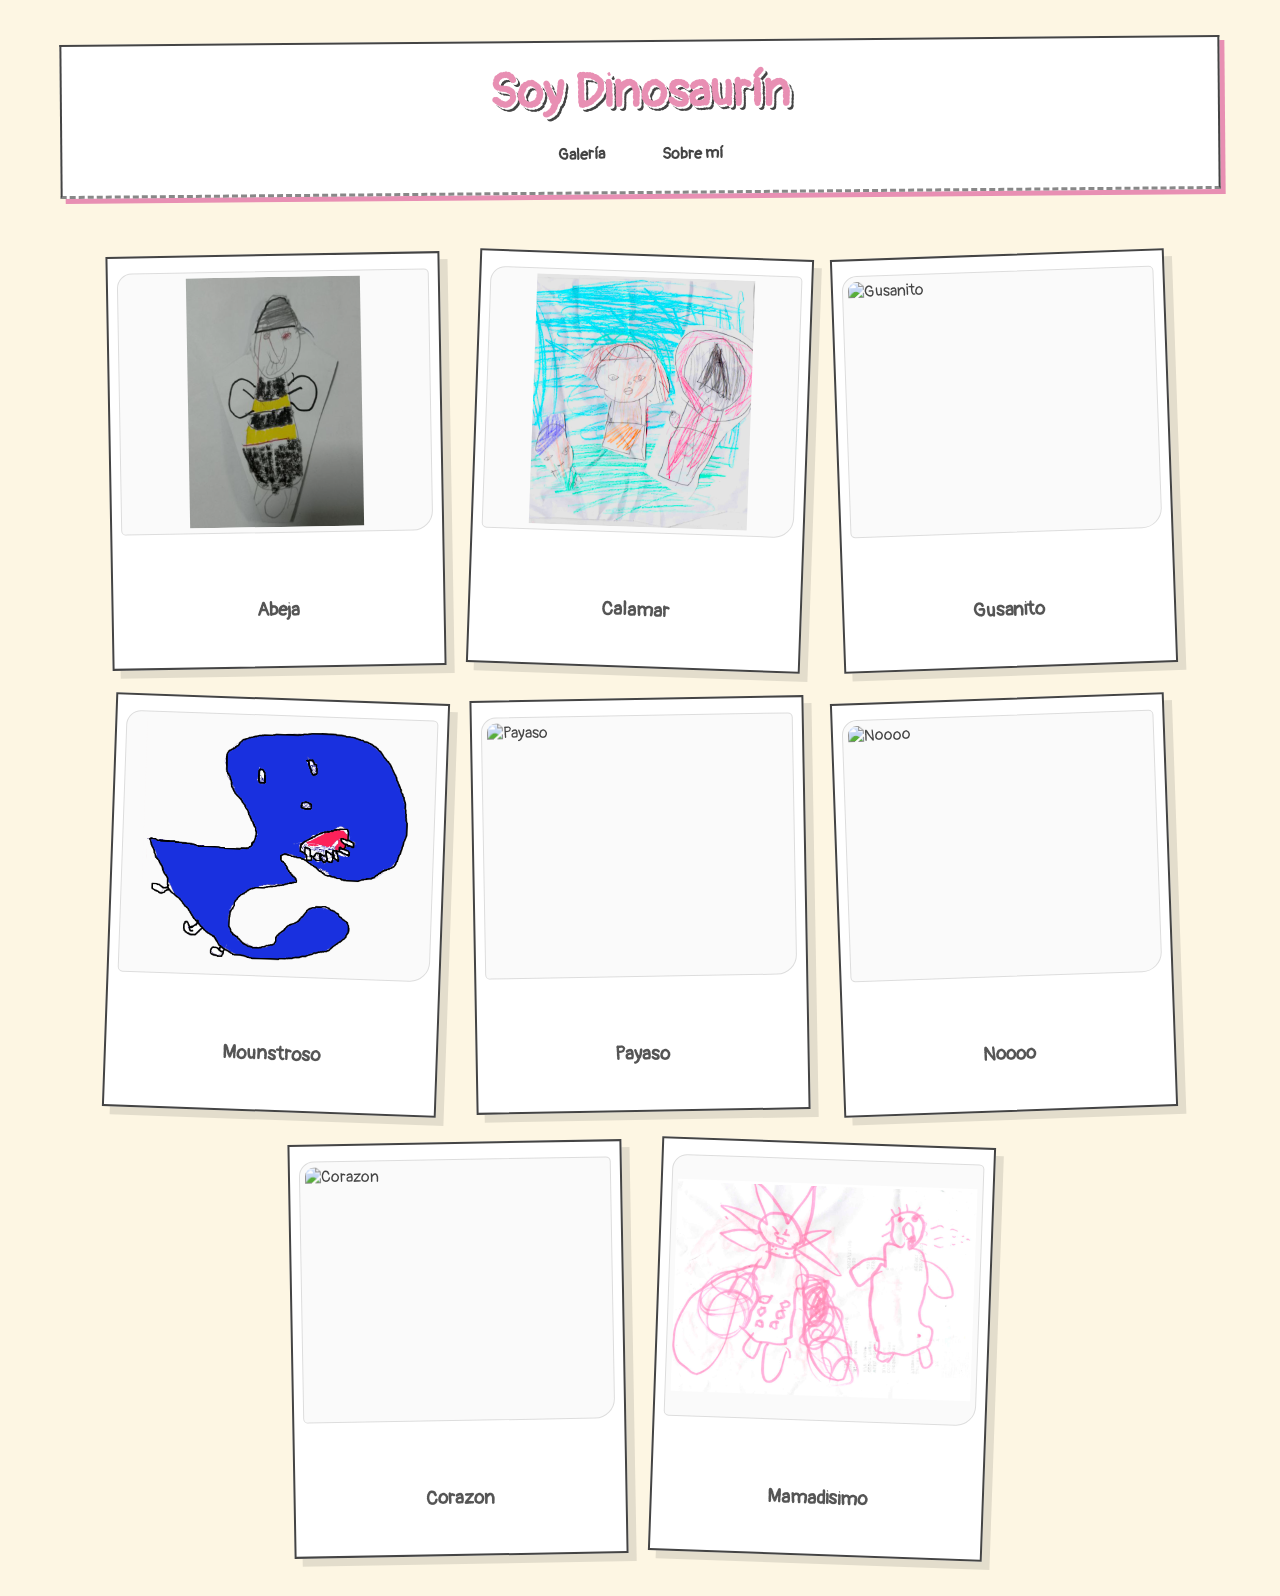
==== index.html @ df1ae57a "first commit" ====
<!DOCTYPE html>
<html lang="es">
<head>
    <meta charset="UTF-8">
    <meta name="viewport" content="width=device-width, initial-scale=1.0">
    <title>Soy Dinosaurín | Portafolio</title>
    <link rel="stylesheet" href="css/style.css">
</head>
<body>
    <div id="lightbox" class="lightbox">
        <span class="close-btn">&times;</span>
        <img id="img-ampliada" class="lightbox-content">
        <div id="caption"></div>
    </div>
    <header>
        <h1>Soy Dinosaurín</h1>
        <nav>
            <a href="index.html">Galería</a>
            <a href="about.html">Sobre mí</a>
        </nav>
    </header>

    <main class="galeria-grid">
        <article class="obra">
            <img src="assets/img/abeja.png" alt="Abeja">
            <h3>Abeja</h3>
        </article>
        <article class="obra">
            <img src="assets/img/calamar.png" alt="Calamar">
            <h3>Calamar</h3>
        </article>
        <article class="obra">
            <img src="assets/img/gusanito.jpg" alt="Gusanito">
            <h3>Gusanito</h3>
        </article>
        <article class="obra">
            <img src="assets/img/mounstroso.png" alt="Mounstroso">
            <h3>Mounstroso</h3>
        </article>
        <article class="obra">
            <img src="assets/img/payaso.jpg" alt="Payaso">
            <h3>Payaso</h3>
        </article>
        <article class="obra">
            <img src="assets/img/noooo.png" alt="Noooo">
            <h3>Noooo</h3>
        </article>
        <article class="obra">
            <img src="assets/img/corazon.png" alt="Corazon">
            <h3>Corazon</h3>
        </article>
        <article class="obra">
            <img src="assets/img/mamadisimo.png" alt="Mamadisimo">
            <h3>Mamadisimo</h3>
        </article>
    </main>

    <script src="js/main.js"></script>
</body>
</html>
 
---- css/style.css ----
/* Importar fuente naíf desde Google Fonts */
@import url('https://fonts.googleapis.com/css2?family=Pangolin&display=swap');

/* --- Estilos Globales --- */
body {
    margin: 0;
    padding: 20px;
    font-family: 'Pangolin', cursive;
    background-color: #fdf6e3; /* Tono crema papel */
    color: #444;
}

/* --- Header estilo Fanzine --- */
header {
    text-align: center;
    margin: 20px auto 40px auto;
    padding: 20px;
    max-width: 90%;
    background-color: #fff;
    border: 2px solid #444;
    border-bottom: 3px dashed #888; /* Línea de recorte */
    box-shadow: 5px 5px 0px #e88fb3;
    transform: rotate(-0.5deg);
}

header h1 {
    font-size: 3rem;
    color: #e88fb3;
    text-shadow: 2px 2px 0 #fff, 4px 4px 0 #444;
    margin: 0 0 15px 0;
}

/* --- Navegación --- */
nav a {
    text-decoration: none;
    color: #444;
    margin: 0 15px;
    font-weight: bold;
    padding: 5px 10px;
    display: inline-block;
    border: 2px solid transparent;
    transition: all 0.3s ease;
}

nav a:hover {
    border: 2px solid #444;
    background-color: #fff;
    transform: rotate(-3deg);
}

nav a:nth-child(1):hover {
    background-color: #b5ead7; /* Verde pastel */
}

nav a:nth-child(2):hover {
    background-color: #ffdac1; /* Naranja pastel */
}

/* --- Galería --- */
.galeria-grid {
    display: flex;
    flex-wrap: wrap;
    gap: 30px;
    justify-content: center;
    padding: 20px;
}

.obra {
    background: #fff;
    padding: 15px;
    box-shadow: 8px 8px 0 rgba(0,0,0,0.1);
    border: 2px solid #444;
    width: 300px;
    height: 380px;
    display: flex;
    flex-direction: column;
    align-items: center;
    transition: all 0.3s ease;
    transform: rotate(-1deg);
}

.obra:nth-child(even) {
    transform: rotate(2deg);
}

.obra:nth-child(3n) {
    transform: rotate(-2deg);
}

.obra:hover {
    transform: rotate(0deg) scale(1.05);
    box-shadow: 12px 12px 0 rgba(0,0,0,0.2);
    z-index: 10;
}

.obra img {
    width: 100%;
    height: 250px;
    object-fit: contain; /* Muestra imagen completa */
    background-color: #fafafa;
    border-radius: 15px 5px 20px 5px;
    border: 1px solid #ddd;
    margin-bottom: 10px;
    padding: 5px;
    cursor: pointer;
}

.obra h3 {
    margin-top: auto;
    padding-bottom: 10px;
    text-align: center;
    font-size: 1.2rem;
    color: #555;
}

/* --- Lightbox --- */
.lightbox {
    display: none; /* JS lo cambia a flex al hacer clic */
    position: fixed;
    z-index: 2000;
    left: 0;
    top: 0;
    width: 100%;
    height: 100%;
    background-color: rgba(0, 0, 0, 0.9);
    justify-content: center;
    align-items: center;
    flex-direction: column;
}

.lightbox-content {
    max-width: 85%;
    max-height: 80vh;
    object-fit: contain;
    border: 15px solid white;
    box-shadow: 20px 20px 0px rgba(0,0,0,0.5);
    animation: aparecer 0.3s ease-out;
}

@keyframes aparecer {
    from { transform: scale(0.8); opacity: 0; }
    to { transform: scale(1); opacity: 1; }
}

.close-btn {
    position: absolute;
    top: 30px;
    right: 40px;
    color: white;
    font-size: 50px;
    cursor: pointer;
    font-family: 'Pangolin', cursive;
    user-select: none;
}

#caption {
    margin-top: 20px;
    color: white;
    font-size: 1.5rem;
    background: #444;
    padding: 5px 15px;
    transform: rotate(-1deg);
}

/* --- Sección Sobre Mí --- */
.contenedor-about {
    display: flex;
    justify-content: center;
    padding: 40px 20px;
}

.nota-papel {
    background-color: #fff;
    width: 100%;
    max-width: 500px;
    padding: 40px;
    position: relative;
    border: 2px solid #444;
    box-shadow: 10px 10px 0px rgba(0,0,0,0.1);
    transform: rotate(1deg);
    /* Efecto de borde de cuaderno arrancado */
    border-left: 15px solid #eee;
    background-image: radial-gradient(#d1d1d1 20%, transparent 20%);
    background-size: 30px 30px;
    background-position: -22px 10px;
    background-repeat: repeat-y;
}

.nota-papel h2 {
    color: #e88fb3;
    margin-top: 0;
}

.nota-papel p {
    line-height: 1.6;
    font-size: 1.2rem;
}

.chincheta {
    width: 20px;
    height: 20px;
    background-color: #ff4d4d;
    border-radius: 50%;
    position: absolute;
    top: -10px;
    left: 50%;
    transform: translateX(-50%);
    box-shadow: 2px 2px 0px rgba(0,0,0,0.2);
}

.firma {
    text-align: right;
    font-size: 1.5rem;
    margin-top: 20px;
    color: #e88fb3;
}
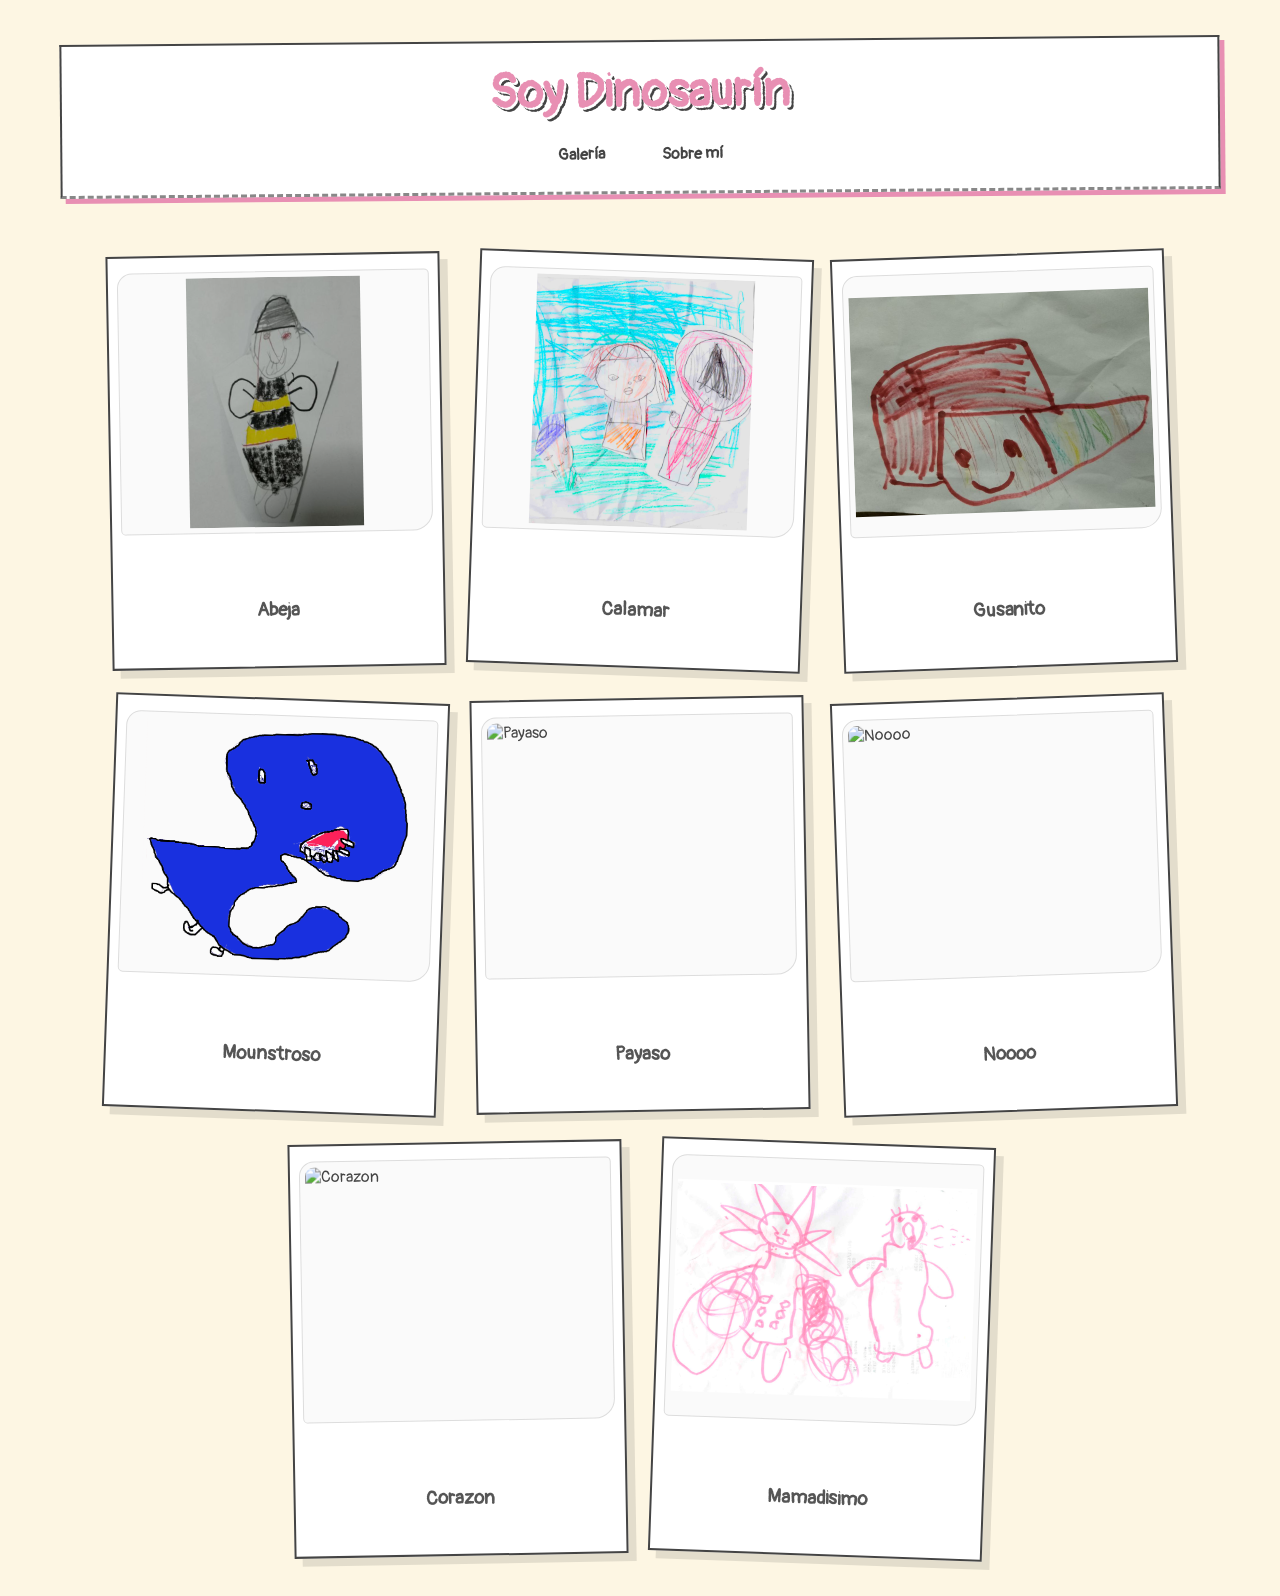
==== commit 34457344: "modificando nombre a imagen del gusanito" ====
--- a/index.html
+++ b/index.html
@@ -31,7 +31,7 @@
             <h3>Calamar</h3>
         </article>
         <article class="obra">
-            <img src="assets/img/gusanito.jpg" alt="Gusanito">
+            <img src="assets/img/gusanito.JPG" alt="Gusanito">
             <h3>Gusanito</h3>
         </article>
         <article class="obra">
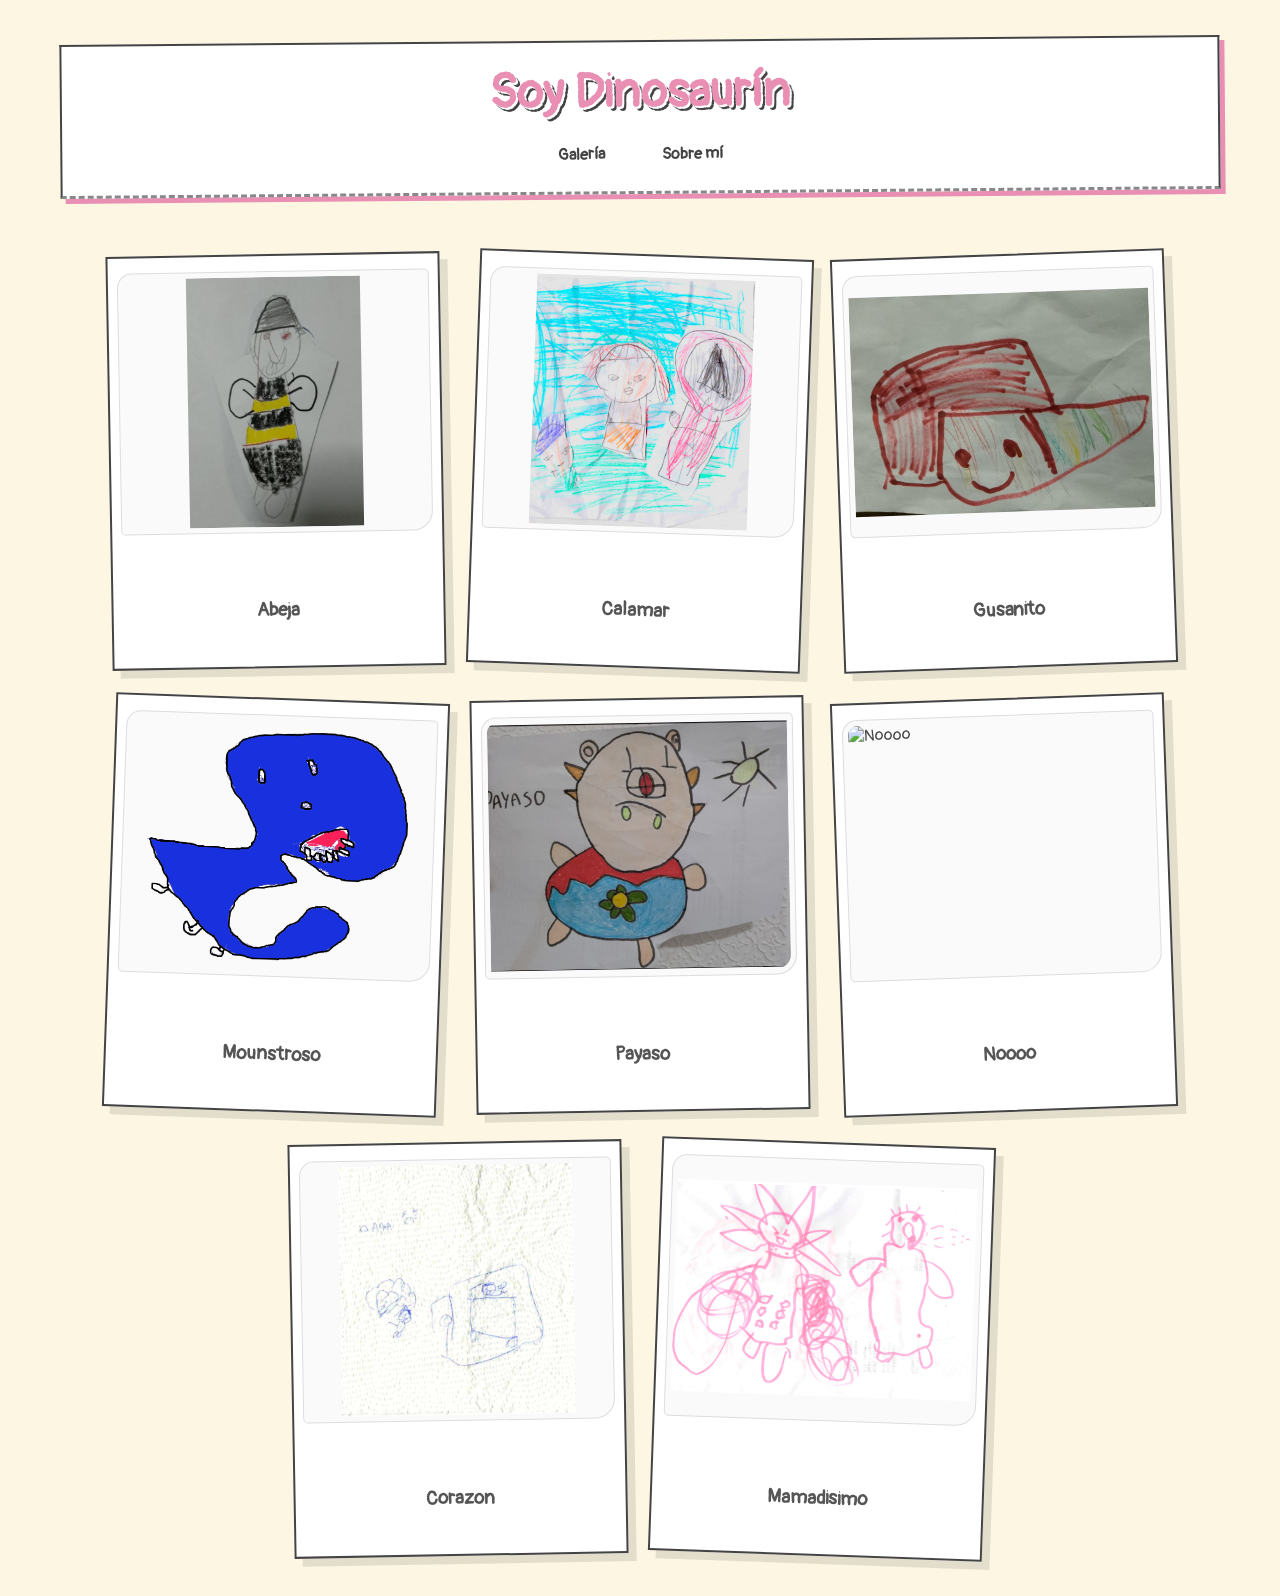
==== commit fced8c5a: "modificando nombre a payaso y corazon" ====
--- a/index.html
+++ b/index.html
@@ -39,7 +39,7 @@
             <h3>Mounstroso</h3>
         </article>
         <article class="obra">
-            <img src="assets/img/payaso.jpg" alt="Payaso">
+            <img src="assets/img/payaso.JPG" alt="Payaso">
             <h3>Payaso</h3>
         </article>
         <article class="obra">
@@ -47,7 +47,7 @@
             <h3>Noooo</h3>
         </article>
         <article class="obra">
-            <img src="assets/img/corazon.png" alt="Corazon">
+            <img src="assets/img/corazon.PNG" alt="Corazon">
             <h3>Corazon</h3>
         </article>
         <article class="obra">
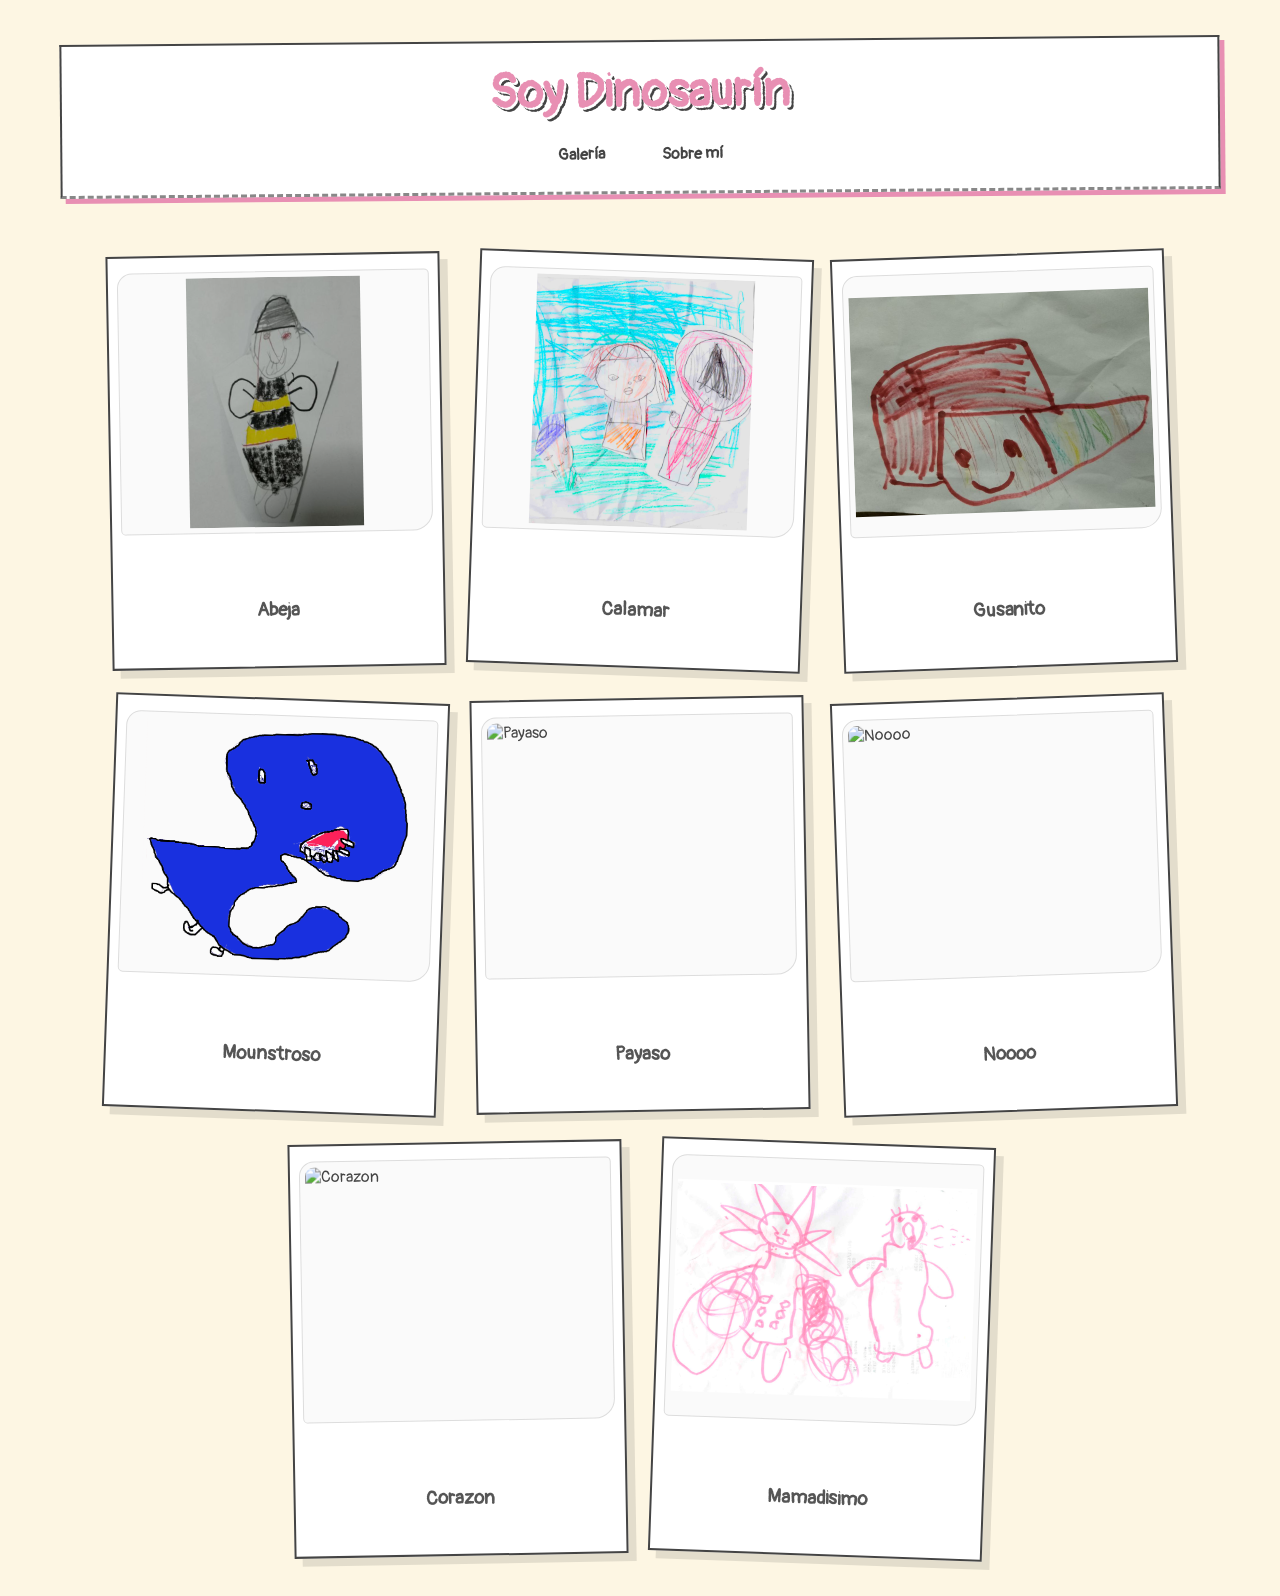
==== commit c1ea5aef: "modificando nombre a payaso y corazon" ====
--- a/index.html
+++ b/index.html
@@ -39,7 +39,7 @@
             <h3>Mounstroso</h3>
         </article>
         <article class="obra">
-            <img src="assets/img/payaso.JPG" alt="Payaso">
+            <img src="assets/img/payaso.jpg" alt="Payaso">
             <h3>Payaso</h3>
         </article>
         <article class="obra">
@@ -47,7 +47,7 @@
             <h3>Noooo</h3>
         </article>
         <article class="obra">
-            <img src="assets/img/corazon.PNG" alt="Corazon">
+            <img src="assets/img/corazon.png" alt="Corazon">
             <h3>Corazon</h3>
         </article>
         <article class="obra">
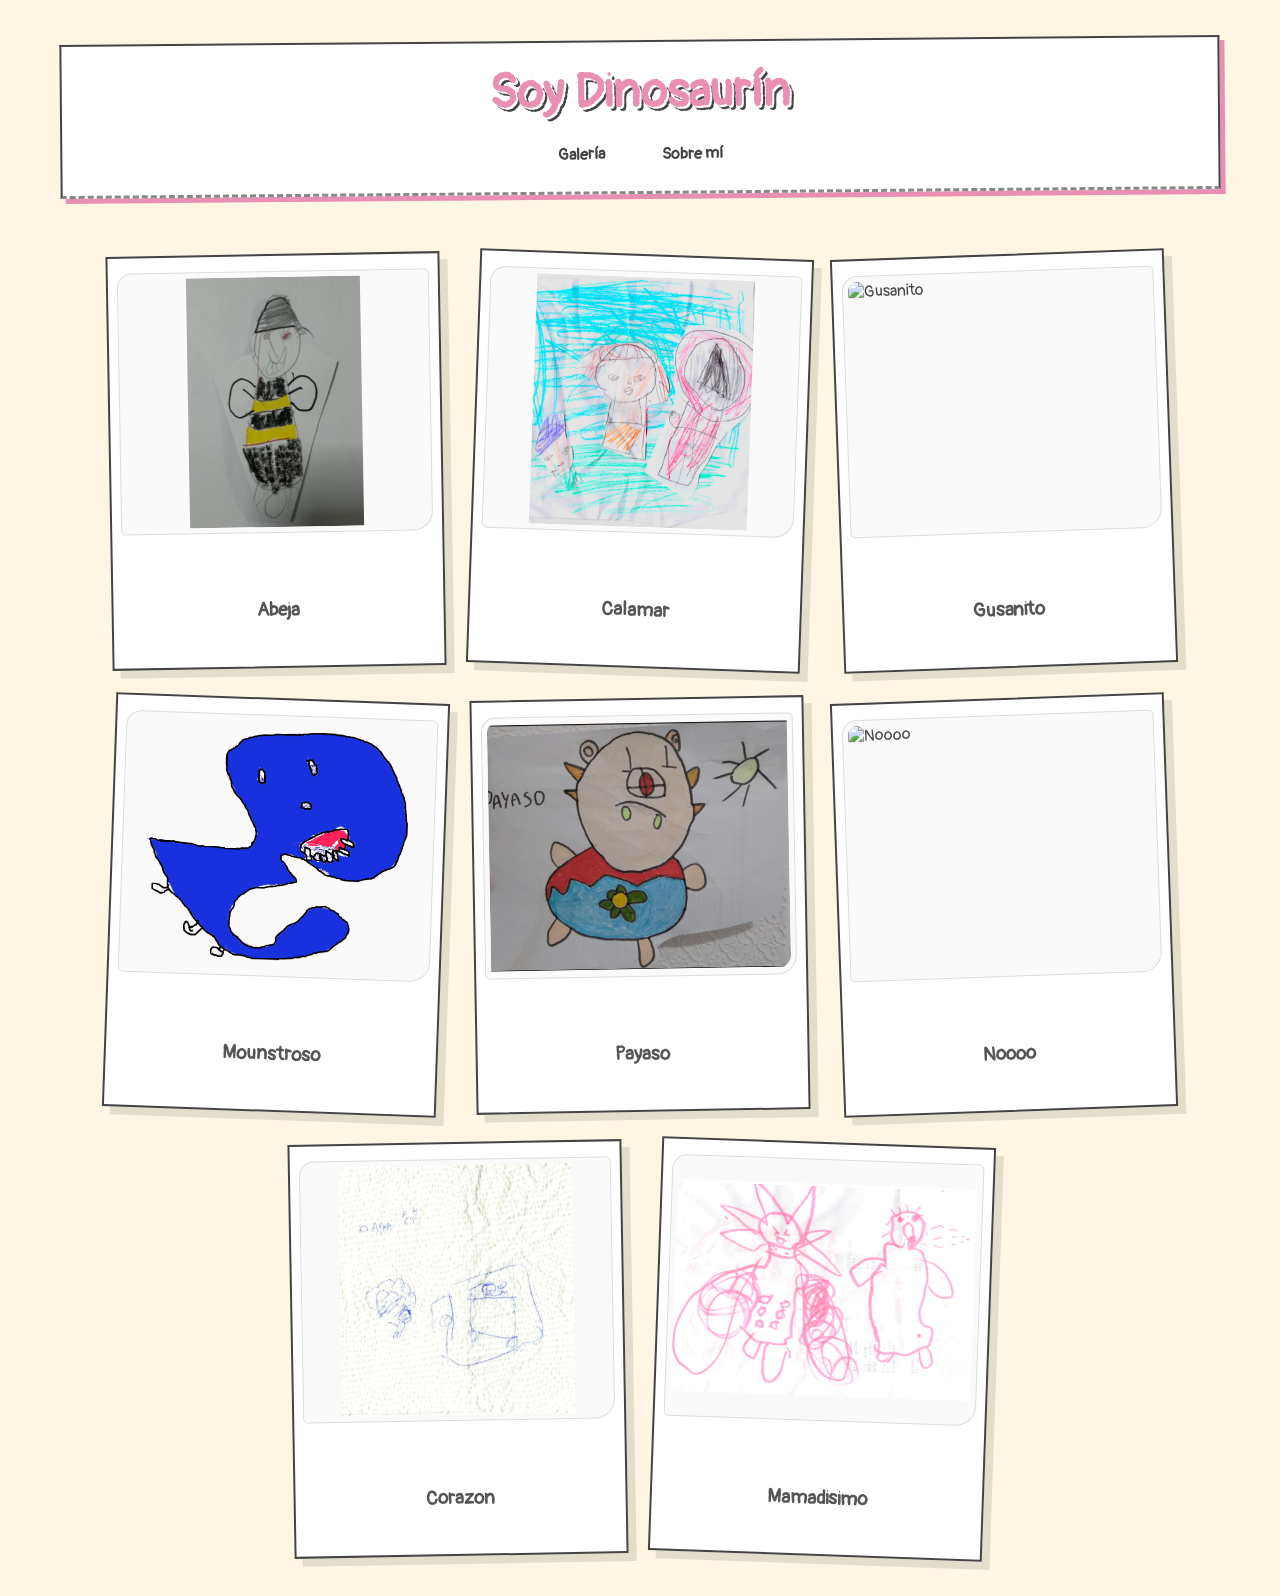
==== commit 521b01c1: "modificando nombre a payaso y corazon" ====
--- a/index.html
+++ b/index.html
@@ -31,7 +31,7 @@
             <h3>Calamar</h3>
         </article>
         <article class="obra">
-            <img src="assets/img/gusanito.JPG" alt="Gusanito">
+            <img src="assets/img/gusanito.jpg" alt="Gusanito">
             <h3>Gusanito</h3>
         </article>
         <article class="obra">
@@ -39,7 +39,7 @@
             <h3>Mounstroso</h3>
         </article>
         <article class="obra">
-            <img src="assets/img/payaso.jpg" alt="Payaso">
+            <img src="assets/img/payaso.JPG" alt="Payaso">
             <h3>Payaso</h3>
         </article>
         <article class="obra">
@@ -47,7 +47,7 @@
             <h3>Noooo</h3>
         </article>
         <article class="obra">
-            <img src="assets/img/corazon.png" alt="Corazon">
+            <img src="assets/img/corazon.PNG" alt="Corazon">
             <h3>Corazon</h3>
         </article>
         <article class="obra">
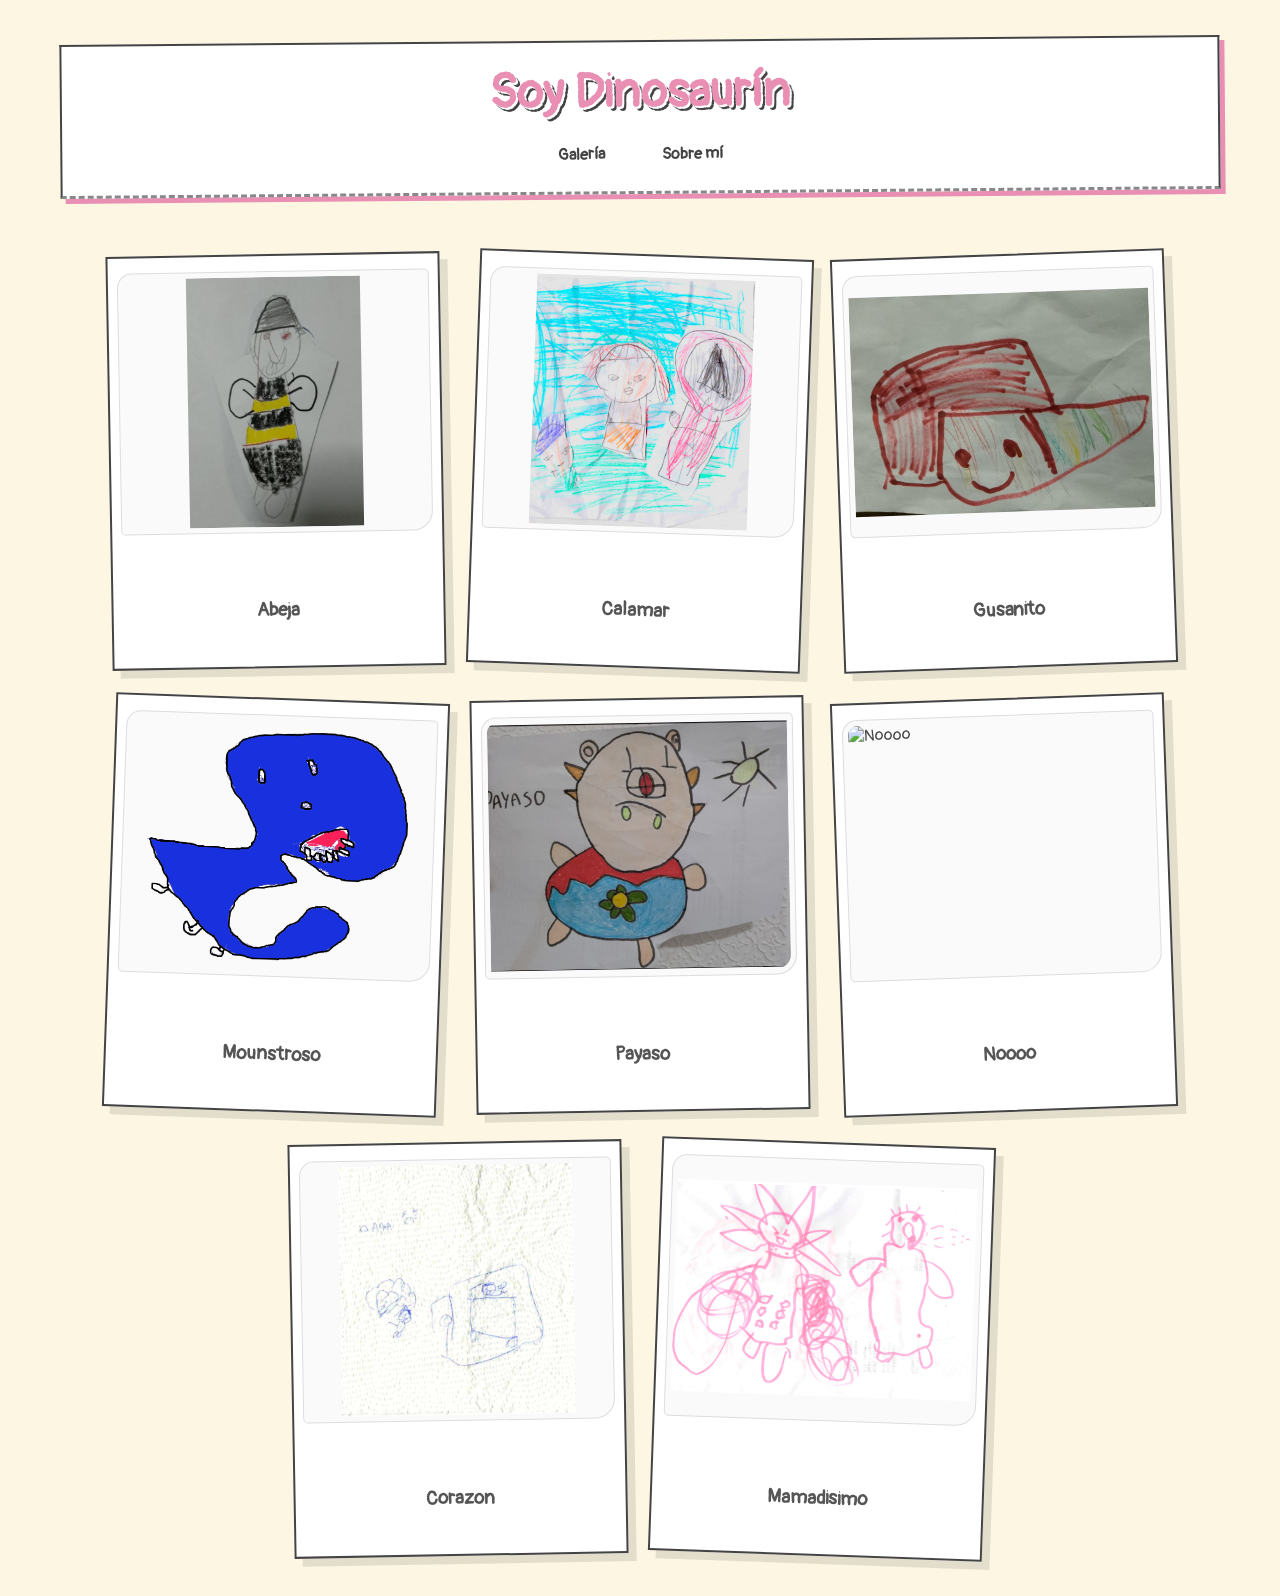
==== commit 7abdb85c: "modificando nombre a imagen del gusanito" ====
--- a/index.html
+++ b/index.html
@@ -31,7 +31,7 @@
             <h3>Calamar</h3>
         </article>
         <article class="obra">
-            <img src="assets/img/gusanito.jpg" alt="Gusanito">
+            <img src="assets/img/gusanito.JPG" alt="Gusanito">
             <h3>Gusanito</h3>
         </article>
         <article class="obra">
